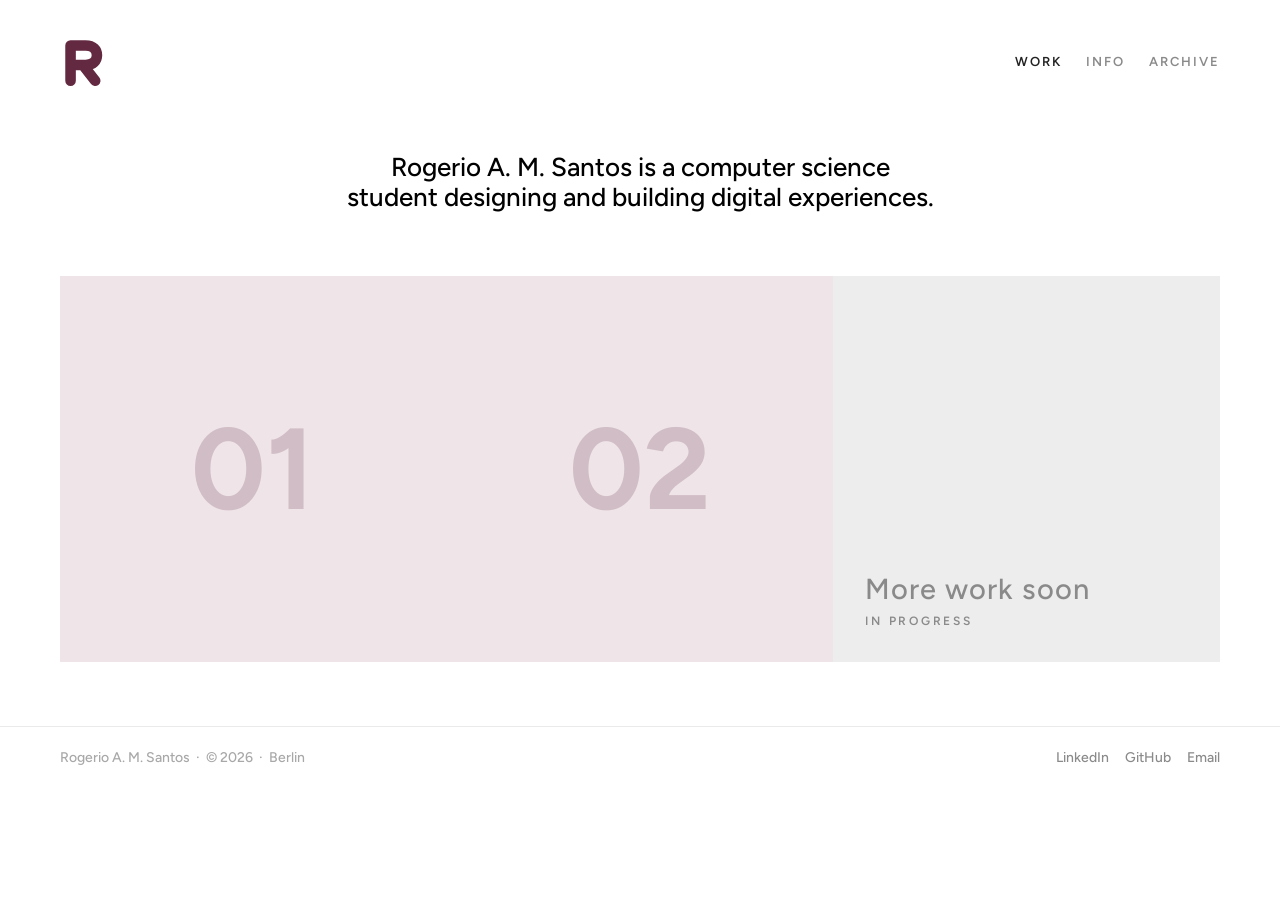
==== index.html @ 72639e0a "Point GitHub links to rogerioantoniomota" ====
<!doctype html>
<html lang="en">
<head>
  <meta charset="utf-8">
  <meta name="viewport" content="width=device-width, initial-scale=1">
  <title>Rogerio A. M. Santos — Product Designer</title>
  <meta name="description" content="Portfolio of Rogerio A. M. Santos, a computer science student designing and building digital experiences.">
  <link rel="icon" href="assets/images/logo.svg" type="image/svg+xml">
  <link rel="preconnect" href="https://fonts.googleapis.com">
  <link rel="preconnect" href="https://fonts.gstatic.com" crossorigin>
  <link rel="stylesheet" href="https://fonts.googleapis.com/css2?family=Figtree:ital,wght@0,500;0,600;0,700;1,500&display=swap">
  <link rel="stylesheet" href="assets/css/styles.css">
  <script>document.documentElement.classList.add("js")</script>
  <script src="assets/js/script.js" defer></script>
</head>
<body>
  <header class="site-header">
    <a class="logo" href="./" aria-label="Rogerio A. M. Santos — home">
      <svg viewBox="0 0 100 120" aria-hidden="true"><path d="M24 104V24h34c18 0 26 10 26 22s-8 22-26 22H24m28 0 28 36" fill="none" stroke="currentColor" stroke-width="24" stroke-linecap="round" stroke-linejoin="round"/></svg>
    </a>
    <nav aria-label="Main">
      <ul class="nav">
        <li><a href="./" aria-current="page">work</a></li>
        <li><a href="info.html">info</a></li>
        <li><a href="archive.html">archive</a></li>
      </ul>
    </nav>
  </header>

  <main>
    <section class="intro">
      <h1 class="visually-hidden">Rogerio A. M. Santos</h1>
      <p>Rogerio A. M. Santos is a computer science student designing and building digital experiences.</p>
    </section>

    <ul class="grid" aria-label="Selected work">
      <li class="reveal">
        <a class="tile tile--accent" href="work/case-study-1.html">
          <span class="tile-art" aria-hidden="true"><span class="tile-mark">01</span></span>
          <h2 class="tile-title">Case study one</h2>
          <p class="tile-cat">Product design / UX research</p>
        </a>
      </li>
      <li class="reveal">
        <a class="tile tile--accent" href="work/case-study-2.html">
          <span class="tile-art" aria-hidden="true"><span class="tile-mark">02</span></span>
          <h2 class="tile-title">Case study two</h2>
          <p class="tile-cat">UX / Prototyping</p>
        </a>
      </li>
      <li class="reveal">
        <div class="tile tile--soon">
          <h2 class="tile-title">More work soon</h2>
          <p class="tile-cat">In progress</p>
        </div>
      </li>
    </ul>
  </main>

  <footer class="site-footer">
    <p>Rogerio A. M. Santos &nbsp;·&nbsp; © 2026 &nbsp;·&nbsp; Berlin</p>
    <ul class="footer-links">
      <li><a href="https://www.linkedin.com/" target="_blank" rel="noopener">LinkedIn</a></li>
      <li><a href="https://github.com/rogerioantoniomota" target="_blank" rel="noopener">GitHub</a></li>
      <li><a href="info.html#contact">Email</a></li>
    </ul>
  </footer>
</body>
</html>
---- assets/css/styles.css ----
/* ==========================================================================
   Rogerio A. M. Santos — portfolio
   Tokens mirror the Figma collection "Foundations v2" (mode v3).
   ========================================================================== */

:root {
  /* Color */
  --color-bg: #ffffff;
  --color-placeholder: #ededed;
  --color-placeholder-alt: #dfdfdf;
  --color-overlay: rgba(0, 0, 0, 0.55);
  --color-text: #000000;
  --color-nav-active: #222222;
  --color-text-muted: #8a8a8a;
  --color-text-subtle: #a8a8a8;
  --color-text-on-image: #ffffff;
  --color-text-on-image-muted: #bdbdbd;
  --color-accent: #632940;
  --color-accent-tint: rgba(99, 41, 64, 0.21);
  --color-accent-soft: #efe5e9;
  --color-divider: #eaeaea;
  --color-rule: #bbbbbb;

  /* Spacing */
  --page-x: 60px;
  --header-top: 35px;
  --space-section: 64px;
  --tile-pad: 32px;
  --nav-gap: 24px;

  /* Type */
  --font: "Figtree", "Proxima Nova", system-ui, -apple-system, "Segoe UI", sans-serif;

  --ease: cubic-bezier(0.22, 0.61, 0.36, 1);
}

*,
*::before,
*::after { box-sizing: border-box; }

html { -webkit-text-size-adjust: 100%; }

body {
  margin: 0;
  background: var(--color-bg);
  color: var(--color-text);
  font: 500 14px/21px var(--font);
  -webkit-font-smoothing: antialiased;
  transition: opacity 0.2s ease;
}

body.is-leaving { opacity: 0; }

img { display: block; max-width: 100%; height: auto; }

a { color: inherit; }

:focus-visible {
  outline: 2px solid var(--color-accent);
  outline-offset: 3px;
}

.visually-hidden {
  position: absolute;
  width: 1px;
  height: 1px;
  overflow: hidden;
  clip: rect(0 0 0 0);
  white-space: nowrap;
}

/* ---------- Text styles (match Figma v2/…) ---------- */

.t-label {
  font-size: 12.5px;
  line-height: 18px;
  font-weight: 600;
  letter-spacing: 3.1px;
  text-transform: uppercase;
  color: var(--color-text);
  margin: 0;
}

.t-label .accent,
.accent { color: var(--color-accent); }

.t-display {
  font-size: 80px;
  line-height: 82px;
  font-weight: 700;
  letter-spacing: 0.3px;
  color: var(--color-accent-tint);
  margin: 0;
}

.t-lead {
  font-size: 26px;
  line-height: 33px;
  letter-spacing: 0.15px;
  font-weight: 500;
  margin: 0;
}

.t-timeline {
  font-size: 20px;
  line-height: 27px;
  letter-spacing: 0.15px;
  font-weight: 500;
  margin: 0;
}

.t-body { color: var(--color-text-muted); margin: 0; }
.t-body strong { font-weight: 700; }

/* ---------- Header ---------- */

.site-header {
  display: flex;
  align-items: center;
  justify-content: space-between;
  padding: var(--header-top) var(--page-x) 0;
}

.logo {
  display: block;
  width: 44px;
  color: var(--color-accent);
  transition: transform 0.4s var(--ease);
}

.logo:hover { transform: rotate(-6deg) scale(1.04); }

.logo svg { display: block; width: 100%; height: auto; }

.nav {
  display: flex;
  gap: var(--nav-gap);
  margin: 0;
  padding: 0;
  list-style: none;
}

.nav a {
  font-size: 13px;
  line-height: 21px;
  font-weight: 600;
  letter-spacing: 2px;
  text-transform: uppercase;
  text-decoration: none;
  color: var(--color-text-muted);
  transition: color 0.2s ease;
}

.nav a:hover { color: var(--color-accent); }
.nav a[aria-current="page"] { color: var(--color-nav-active); }

/* ---------- Intro ---------- */

.intro {
  max-width: 774px;
  margin: var(--space-section) auto;
  padding: 0 var(--page-x);
  text-align: center;
  box-sizing: content-box;
}

.intro p {
  font-size: 26px;
  line-height: 30px;
  margin: 0;
  text-wrap: balance;
}

.intro .kicker {
  font-size: 19.5px;
  line-height: 33px;
  font-style: italic;
  margin-bottom: 8px;
}

/* ---------- Project grid + tiles ---------- */

.grid {
  display: grid;
  grid-template-columns: repeat(3, 1fr);
  margin: 0 var(--page-x);
  padding: 0;
  list-style: none;
}

.tile {
  position: relative;
  display: flex;
  flex-direction: column;
  justify-content: flex-end;
  aspect-ratio: 1 / 1;
  padding: var(--tile-pad);
  overflow: hidden;
  text-decoration: none;
  color: var(--color-text-on-image);
  background: var(--tile-bg, var(--color-placeholder));
  isolation: isolate;
}

.grid > li:nth-child(even) .tile { --tile-bg: var(--color-placeholder-alt); }

.tile-art {
  position: absolute;
  inset: 0;
  z-index: -2;
  display: grid;
  place-items: center;
  transition: transform 0.8s var(--ease);
}

.tile-art img { width: 100%; height: 100%; object-fit: cover; }

.tile-art .tile-mark {
  font-size: clamp(64px, 9vw, 140px);
  font-weight: 700;
  line-height: 1;
  color: var(--color-accent-tint);
}

.tile::after {
  content: "";
  position: absolute;
  inset: 0;
  z-index: -1;
  background: var(--color-overlay);
  opacity: 0;
  transition: opacity 0.35s var(--ease);
}

.tile-title {
  font-size: 29px;
  line-height: 33px;
  letter-spacing: 1px;
  font-weight: 500;
  margin: 0 0 8px;
}

.tile-cat {
  font-size: 12px;
  line-height: 17px;
  font-weight: 600;
  letter-spacing: 2.74px;
  text-transform: uppercase;
  color: var(--color-text-on-image-muted);
  margin: 0;
}

.tile-title,
.tile-cat {
  opacity: 0;
  transform: translateY(12px);
  transition: opacity 0.35s var(--ease), transform 0.35s var(--ease);
}

.tile-cat { transition-delay: 0.04s; }

a.tile:hover::after,
a.tile:focus-visible::after { opacity: 1; }

a.tile:hover .tile-art { transform: scale(1.03); }

a.tile:hover .tile-title,
a.tile:hover .tile-cat,
a.tile:focus-visible .tile-title,
a.tile:focus-visible .tile-cat {
  opacity: 1;
  transform: none;
}

.tile--accent { --tile-bg: var(--color-accent-soft); }
.grid > li:nth-child(even) .tile--accent { --tile-bg: var(--color-accent-soft); }

.tile--soon { cursor: default; }
.tile--soon .tile-title,
.tile--soon .tile-cat {
  opacity: 1;
  transform: none;
  color: var(--color-text-muted);
}

/* Touch screens have no hover: always show titles */
@media (hover: none) {
  a.tile::after { opacity: 1; }
  a.tile .tile-title,
  a.tile .tile-cat { opacity: 1; transform: none; }
}

/* ---------- Footer ---------- */

.site-footer {
  display: flex;
  align-items: center;
  justify-content: space-between;
  gap: 12px 24px;
  flex-wrap: wrap;
  margin-top: var(--space-section);
  padding: 20px var(--page-x);
  border-top: 1px solid var(--color-divider);
  color: var(--color-text-subtle);
}

.site-footer p { margin: 0; }

.footer-links {
  display: flex;
  gap: 16px;
  margin: 0;
  padding: 0;
  list-style: none;
}

.footer-links a {
  color: var(--color-text-muted);
  text-decoration: none;
  transition: color 0.2s ease;
}

.footer-links a:hover { color: var(--color-accent); }

/* ---------- Content containers ---------- */

.container {
  max-width: 1140px;
  margin: 0 auto;
  padding: 0 var(--page-x);
  box-sizing: content-box;
}

.container--case { max-width: 1096px; }

.rule {
  border: 0;
  border-top: 1px solid var(--color-rule);
  margin: 0;
}

.rule--heavy { border-top: 3px solid var(--color-text); }

/* ---------- Info page ---------- */

.info {
  display: grid;
  gap: var(--space-section);
  margin-top: var(--space-section);
}

.info-top {
  display: grid;
  grid-template-columns: 463px 463px;
  column-gap: 117px;
  align-items: start;
}

.info-about { display: grid; gap: 24px; }

.photo {
  aspect-ratio: 463 / 357;
  border-radius: 16px;
  background: var(--color-placeholder);
  overflow: hidden;
  display: grid;
  place-items: center;
  color: var(--color-text-subtle);
}

.photo img { width: 100%; height: 100%; object-fit: cover; }

.timeline { display: grid; gap: 28px; }
.timeline .entry { display: grid; gap: 12px; }

.info-details,
.info-contact {
  display: grid;
  grid-template-columns: repeat(4, 1fr);
  gap: 32px 0;
  align-items: start;
}

.info-details > div,
.info-contact > div { display: grid; gap: 16px; padding-right: 24px; }

.info-details p { margin: 0; }
.info-details .item + .item { margin-top: 16px; }

.info-contact .contact { grid-column: span 2; }

.button {
  justify-self: start;
  display: inline-block;
  padding: 14px 22px;
  background: var(--color-text);
  color: var(--color-text-on-image);
  font-size: 12px;
  line-height: 16px;
  font-weight: 600;
  letter-spacing: 1px;
  text-transform: uppercase;
  text-decoration: none;
  transition: background 0.2s ease;
}

.button:hover { background: var(--color-accent); }

/* ---------- Case study ---------- */

.case {
  display: grid;
  gap: 72px;
  margin-top: var(--space-section);
}

.case-hero { display: grid; gap: 16px; }
.case-summary { display: grid; gap: 12px; max-width: 427px; padding-top: 8px; }

.media {
  background: var(--color-placeholder);
  width: 100%;
  display: grid;
  place-items: center;
  color: var(--color-text-subtle);
  font-size: 12.5px;
  letter-spacing: 3.1px;
  text-transform: uppercase;
  font-weight: 600;
}

.media--alt { background: var(--color-placeholder-alt); }
.media img { width: 100%; height: auto; }

.ratio-hero { aspect-ratio: 1096 / 522; }
.ratio-wide { aspect-ratio: 1096 / 462; }
.ratio-tall { aspect-ratio: 1096 / 640; }
.ratio-inset { aspect-ratio: 873 / 568; }

.case-facts {
  display: grid;
  grid-template-columns: repeat(4, 1fr);
  gap: 24px 0;
}

.case-facts > div { display: grid; gap: 12px; padding-right: 24px; align-content: start; }

.case-challenge {
  display: grid;
  gap: 20px;
  justify-items: center;
  text-align: center;
  padding: 24px 0;
}

.case-challenge .t-lead { color: var(--color-accent); max-width: 873px; text-wrap: balance; }

.case-section { display: grid; gap: 16px; }
.case-section .t-timeline { max-width: 640px; }
.case-section .media { margin-top: 16px; }

.inset { width: calc(873 / 1096 * 100%); justify-self: end; }

.metrics {
  display: grid;
  grid-template-columns: repeat(3, 1fr);
  gap: 24px;
  margin-top: 16px;
}

.metrics .value {
  font-size: 80px;
  line-height: 82px;
  font-weight: 700;
  margin: 0;
}

.case-nav {
  display: flex;
  justify-content: space-between;
  gap: 16px;
}

.case-nav a { text-decoration: none; }
.case-nav a:hover { color: var(--color-accent); }

/* ---------- Scroll reveal (only when JS runs) ---------- */

.js .reveal {
  opacity: 0;
  transform: translateY(18px);
  transition: opacity 0.7s var(--ease), transform 0.7s var(--ease);
}

.js .reveal.is-visible { opacity: 1; transform: none; }

@media (prefers-reduced-motion: reduce) {
  body { transition: none; }
  .js .reveal { opacity: 1; transform: none; transition: none; }
  .tile-art, .tile::after, .tile-title, .tile-cat, .logo { transition: none; }
}

/* ---------- Responsive ---------- */

@media (max-width: 1180px) {
  .info-top { grid-template-columns: 1fr 1fr; column-gap: 64px; }
}

@media (max-width: 1024px) {
  .grid { grid-template-columns: repeat(2, 1fr); }
  .info-details,
  .info-contact,
  .case-facts { grid-template-columns: repeat(2, 1fr); }
}

@media (max-width: 760px) {
  :root {
    --page-x: 20px;
    --header-top: 20px;
    --space-section: 48px;
    --tile-pad: 20px;
  }

  .logo { width: 34px; }
  .intro p { font-size: 20px; line-height: 25px; }

  .grid { grid-template-columns: 1fr; }
  .tile-title { font-size: 24px; line-height: 28px; letter-spacing: 0.5px; }

  .t-display,
  .metrics .value { font-size: 48px; line-height: 50px; }
  .t-lead { font-size: 20px; line-height: 26px; }
  .t-timeline { font-size: 17px; line-height: 24px; }

  .info-top { grid-template-columns: 1fr; row-gap: 48px; }
  .info-details,
  .info-contact,
  .case-facts,
  .metrics { grid-template-columns: 1fr; }
  .info-contact .contact { grid-column: auto; }

  .case { gap: 48px; }
  .inset { width: 100%; }

  .site-footer { flex-direction: column; align-items: flex-start; }
}
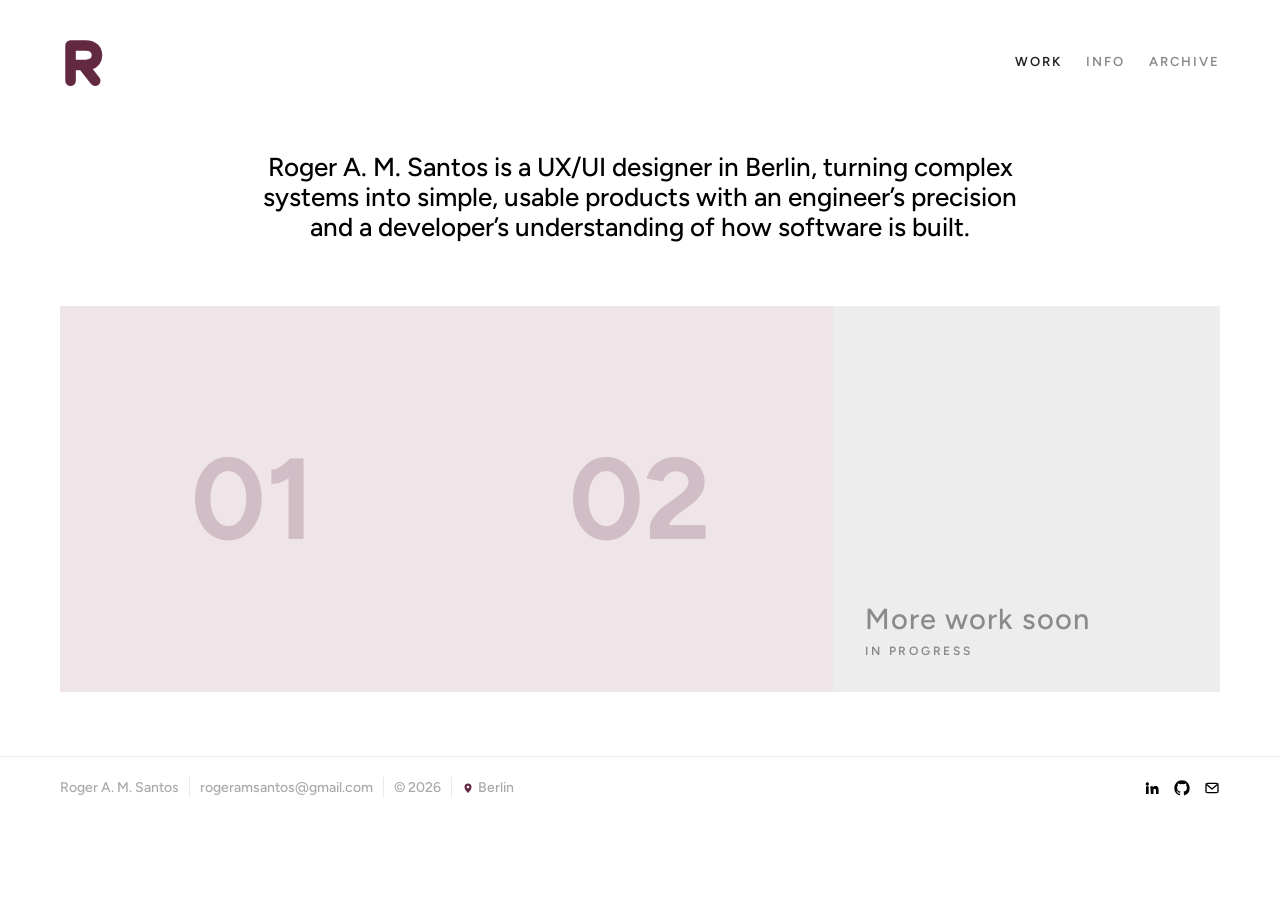
==== commit 3b456577: "Add CV content, new footer from Figma ideas, rename to Roger A. M. Santos" ====
--- a/index.html
+++ b/index.html
@@ -3,8 +3,8 @@
 <head>
   <meta charset="utf-8">
   <meta name="viewport" content="width=device-width, initial-scale=1">
-  <title>Rogerio A. M. Santos — Product Designer</title>
-  <meta name="description" content="Portfolio of Rogerio A. M. Santos, a computer science student designing and building digital experiences.">
+  <title>Roger A. M. Santos — UX/UI Designer</title>
+  <meta name="description" content="Portfolio of Roger A. M. Santos, a UX/UI designer in Berlin turning complex systems into simple, usable products.">
   <link rel="icon" href="assets/images/logo.svg" type="image/svg+xml">
   <link rel="preconnect" href="https://fonts.googleapis.com">
   <link rel="preconnect" href="https://fonts.gstatic.com" crossorigin>
@@ -15,7 +15,7 @@
 </head>
 <body>
   <header class="site-header">
-    <a class="logo" href="./" aria-label="Rogerio A. M. Santos — home">
+    <a class="logo" href="./" aria-label="Roger A. M. Santos — home">
       <svg viewBox="0 0 100 120" aria-hidden="true"><path d="M24 104V24h34c18 0 26 10 26 22s-8 22-26 22H24m28 0 28 36" fill="none" stroke="currentColor" stroke-width="24" stroke-linecap="round" stroke-linejoin="round"/></svg>
     </a>
     <nav aria-label="Main">
@@ -29,8 +29,8 @@
 
   <main>
     <section class="intro">
-      <h1 class="visually-hidden">Rogerio A. M. Santos</h1>
-      <p>Rogerio A. M. Santos is a computer science student designing and building digital experiences.</p>
+      <h1 class="visually-hidden">Roger A. M. Santos</h1>
+      <p>Roger A. M. Santos is a UX/UI designer in Berlin, turning complex systems into simple, usable products with an engineer’s precision and a developer’s understanding of how software is built.</p>
     </section>
 
     <ul class="grid" aria-label="Selected work">
@@ -58,11 +58,16 @@
   </main>
 
   <footer class="site-footer">
-    <p>Rogerio A. M. Santos &nbsp;·&nbsp; © 2026 &nbsp;·&nbsp; Berlin</p>
+    <ul class="footer-meta">
+      <li>Roger A. M. Santos</li>
+      <li><a href="mailto:rogeramsantos@gmail.com">rogeramsantos@gmail.com</a></li>
+      <li>© 2026</li>
+      <li><svg class="pin" viewBox="0 0 24 24" aria-hidden="true"><path d="M12 22s7-6.2 7-12a7 7 0 0 0-14 0c0 5.8 7 12 7 12z" fill="currentColor"/><circle cx="12" cy="10" r="2.6" fill="#fff"/></svg>Berlin</li>
+    </ul>
     <ul class="footer-links">
-      <li><a href="https://www.linkedin.com/" target="_blank" rel="noopener">LinkedIn</a></li>
-      <li><a href="https://github.com/rogerioantoniomota" target="_blank" rel="noopener">GitHub</a></li>
-      <li><a href="info.html#contact">Email</a></li>
+      <li><a href="https://www.linkedin.com/in/rogeramsantos/" target="_blank" rel="noopener" aria-label="LinkedIn"><svg viewBox="0 0 24 24" aria-hidden="true"><path d="M4.98 3.5a2.5 2.5 0 1 1 0 5 2.5 2.5 0 0 1 0-5zM3 9.5h4V21H3zM9.5 9.5h3.8v1.6h.05c.53-1 1.83-2.05 3.77-2.05 4.03 0 4.78 2.65 4.78 6.1V21h-4v-5.1c0-1.22-.02-2.78-1.7-2.78-1.7 0-1.96 1.33-1.96 2.7V21h-4z" fill="currentColor"/></svg></a></li>
+      <li><a href="https://github.com/rogeramsantos" target="_blank" rel="noopener" aria-label="GitHub"><svg viewBox="0 0 24 24" aria-hidden="true"><path d="M12 .5C5.65.5.5 5.65.5 12a11.5 11.5 0 0 0 7.86 10.92c.58.1.79-.25.79-.56v-2c-3.2.7-3.87-1.37-3.87-1.37-.52-1.33-1.28-1.69-1.28-1.69-1.04-.71.08-.7.08-.7 1.15.08 1.76 1.18 1.76 1.18 1.03 1.76 2.69 1.25 3.35.96.1-.75.4-1.25.73-1.54-2.55-.29-5.24-1.28-5.24-5.69 0-1.26.45-2.28 1.18-3.09-.12-.29-.51-1.46.11-3.05 0 0 .97-.31 3.17 1.18a11 11 0 0 1 5.77 0c2.2-1.49 3.17-1.18 3.17-1.18.62 1.59.23 2.76.11 3.05.74.81 1.18 1.83 1.18 3.09 0 4.42-2.69 5.39-5.25 5.68.41.36.78 1.06.78 2.14v3.17c0 .31.21.67.8.56A11.5 11.5 0 0 0 23.5 12C23.5 5.65 18.35.5 12 .5z" fill="currentColor"/></svg></a></li>
+      <li><a href="mailto:rogeramsantos@gmail.com" aria-label="Email"><svg viewBox="0 0 24 24" aria-hidden="true"><rect x="3" y="5" width="18" height="14" rx="2" fill="none" stroke="currentColor" stroke-width="2"/><path d="m3.5 6.5 8.5 7 8.5-7" fill="none" stroke="currentColor" stroke-width="2" stroke-linejoin="round"/></svg></a></li>
     </ul>
   </footer>
 </body>
--- a/assets/css/styles.css
+++ b/assets/css/styles.css
@@ -304,22 +304,41 @@
   color: var(--color-text-subtle);
 }
 
-.site-footer p { margin: 0; }
-
+.footer-meta,
 .footer-links {
   display: flex;
-  gap: 16px;
+  flex-wrap: wrap;
+  align-items: center;
   margin: 0;
   padding: 0;
   list-style: none;
 }
 
+.footer-meta { row-gap: 6px; }
+
+.footer-meta li { display: inline-flex; align-items: center; gap: 4px; }
+
+.footer-meta li + li {
+  margin-left: 10px;
+  padding-left: 10px;
+  border-left: 1px solid var(--color-divider);
+}
+
+.footer-meta a { color: inherit; text-decoration: none; }
+
+.footer-meta .pin { width: 12px; height: 12px; color: var(--color-accent); }
+
+.footer-links { gap: 14px; }
+
 .footer-links a {
-  color: var(--color-text-muted);
-  text-decoration: none;
+  display: block;
+  color: var(--color-text);
   transition: color 0.2s ease;
 }
 
+.footer-links svg { display: block; width: 16px; height: 16px; }
+
+.footer-meta a:hover,
 .footer-links a:hover { color: var(--color-accent); }
 
 /* ---------- Content containers ---------- */
@@ -542,5 +561,7 @@
   .case { gap: 48px; }
   .inset { width: 100%; }
 
-  .site-footer { flex-direction: column; align-items: flex-start; }
-}
+  .site-footer { flex-direction: column; align-items: flex-start; gap: 16px; }
+  .footer-meta { flex-direction: column; align-items: flex-start; }
+  .footer-meta li + li { margin-left: 0; padding-left: 0; border-left: 0; }
+}
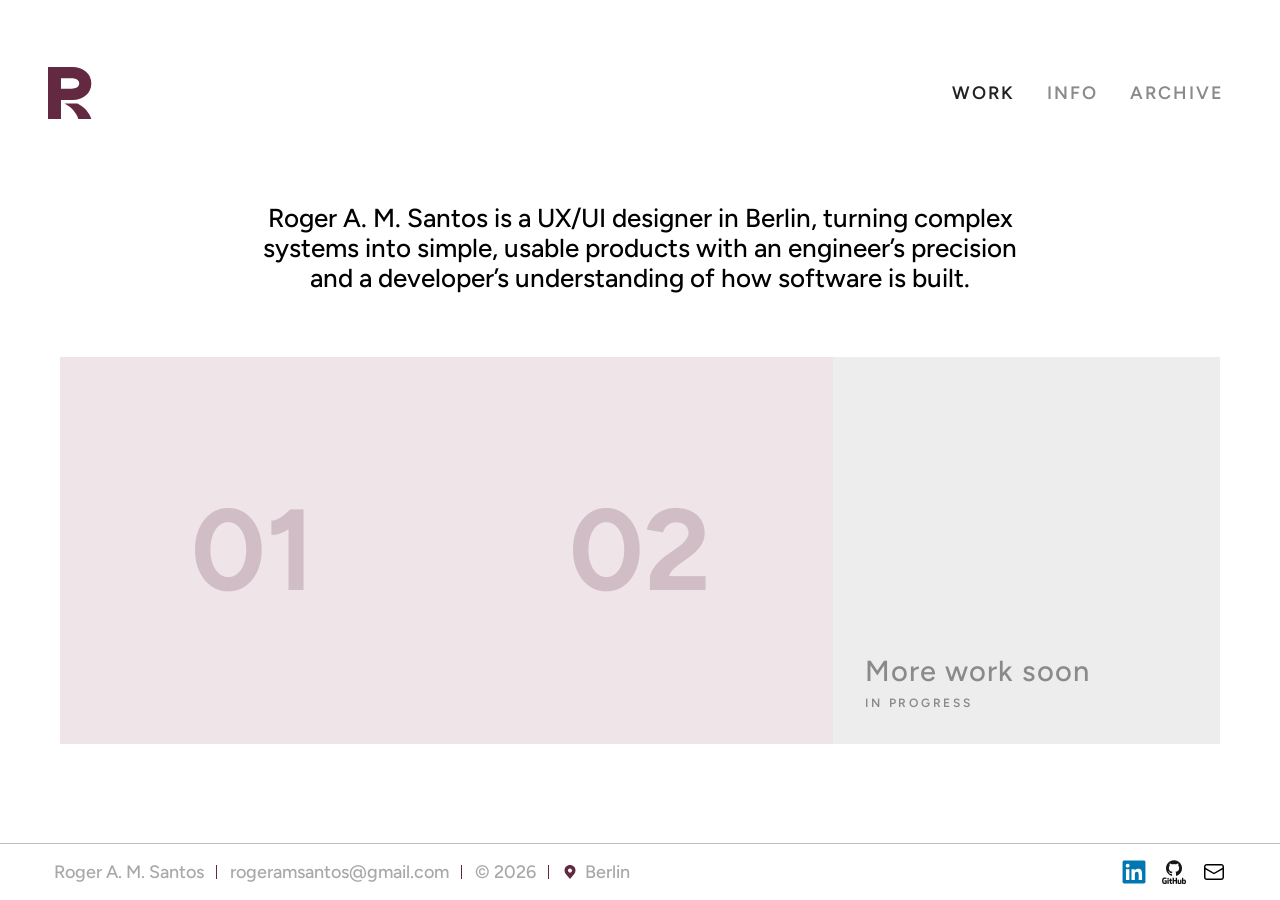
==== commit 4a3557dd: "Match header, footer, Info and fashion weAk to Figma (desktop) - Header: Monogram R logo from Figma," ====
--- a/index.html
+++ b/index.html
@@ -15,9 +15,7 @@
 </head>
 <body>
   <header class="site-header">
-    <a class="logo" href="./" aria-label="Roger A. M. Santos — home">
-      <svg viewBox="0 0 100 120" aria-hidden="true"><path d="M24 104V24h34c18 0 26 10 26 22s-8 22-26 22H24m28 0 28 36" fill="none" stroke="currentColor" stroke-width="24" stroke-linecap="round" stroke-linejoin="round"/></svg>
-    </a>
+    <a class="logo" href="./" aria-label="Roger A. M. Santos — home"><img src="assets/images/logo.svg" width="44" height="52" alt=""></a>
     <nav aria-label="Main">
       <ul class="nav">
         <li><a href="./" aria-current="page">work</a></li>
@@ -35,17 +33,17 @@
 
     <ul class="grid" aria-label="Selected work">
       <li class="reveal">
-        <a class="tile tile--accent" href="work/case-study-1.html">
+        <a class="tile tile--accent" href="work/yorck-kinos.html">
           <span class="tile-art" aria-hidden="true"><span class="tile-mark">01</span></span>
-          <h2 class="tile-title">Case study one</h2>
-          <p class="tile-cat">Product design / UX research</p>
+          <h2 class="tile-title">Yorck Kinos</h2>
+          <p class="tile-cat">UX research / Prototyping</p>
         </a>
       </li>
       <li class="reveal">
-        <a class="tile tile--accent" href="work/case-study-2.html">
+        <a class="tile tile--accent" href="work/fashion-weak.html">
           <span class="tile-art" aria-hidden="true"><span class="tile-mark">02</span></span>
-          <h2 class="tile-title">Case study two</h2>
-          <p class="tile-cat">UX / Prototyping</p>
+          <h2 class="tile-title">fashion weAk</h2>
+          <p class="tile-cat">UX/UI / Mobile app</p>
         </a>
       </li>
       <li class="reveal">
@@ -62,12 +60,12 @@
       <li>Roger A. M. Santos</li>
       <li><a href="mailto:rogeramsantos@gmail.com">rogeramsantos@gmail.com</a></li>
       <li>© 2026</li>
-      <li><svg class="pin" viewBox="0 0 24 24" aria-hidden="true"><path d="M12 22s7-6.2 7-12a7 7 0 0 0-14 0c0 5.8 7 12 7 12z" fill="currentColor"/><circle cx="12" cy="10" r="2.6" fill="#fff"/></svg>Berlin</li>
+      <li class="footer-location"><img src="assets/icons/pin.svg" width="16" height="16" alt="">Berlin</li>
     </ul>
     <ul class="footer-links">
-      <li><a href="https://www.linkedin.com/in/rogeramsantos/" target="_blank" rel="noopener" aria-label="LinkedIn"><svg viewBox="0 0 24 24" aria-hidden="true"><path d="M4.98 3.5a2.5 2.5 0 1 1 0 5 2.5 2.5 0 0 1 0-5zM3 9.5h4V21H3zM9.5 9.5h3.8v1.6h.05c.53-1 1.83-2.05 3.77-2.05 4.03 0 4.78 2.65 4.78 6.1V21h-4v-5.1c0-1.22-.02-2.78-1.7-2.78-1.7 0-1.96 1.33-1.96 2.7V21h-4z" fill="currentColor"/></svg></a></li>
-      <li><a href="https://github.com/rogeramsantos" target="_blank" rel="noopener" aria-label="GitHub"><svg viewBox="0 0 24 24" aria-hidden="true"><path d="M12 .5C5.65.5.5 5.65.5 12a11.5 11.5 0 0 0 7.86 10.92c.58.1.79-.25.79-.56v-2c-3.2.7-3.87-1.37-3.87-1.37-.52-1.33-1.28-1.69-1.28-1.69-1.04-.71.08-.7.08-.7 1.15.08 1.76 1.18 1.76 1.18 1.03 1.76 2.69 1.25 3.35.96.1-.75.4-1.25.73-1.54-2.55-.29-5.24-1.28-5.24-5.69 0-1.26.45-2.28 1.18-3.09-.12-.29-.51-1.46.11-3.05 0 0 .97-.31 3.17 1.18a11 11 0 0 1 5.77 0c2.2-1.49 3.17-1.18 3.17-1.18.62 1.59.23 2.76.11 3.05.74.81 1.18 1.83 1.18 3.09 0 4.42-2.69 5.39-5.25 5.68.41.36.78 1.06.78 2.14v3.17c0 .31.21.67.8.56A11.5 11.5 0 0 0 23.5 12C23.5 5.65 18.35.5 12 .5z" fill="currentColor"/></svg></a></li>
-      <li><a href="mailto:rogeramsantos@gmail.com" aria-label="Email"><svg viewBox="0 0 24 24" aria-hidden="true"><rect x="3" y="5" width="18" height="14" rx="2" fill="none" stroke="currentColor" stroke-width="2"/><path d="m3.5 6.5 8.5 7 8.5-7" fill="none" stroke="currentColor" stroke-width="2" stroke-linejoin="round"/></svg></a></li>
+      <li><a href="https://www.linkedin.com/in/rogeramsantos/" target="_blank" rel="noopener" aria-label="LinkedIn"><img src="assets/icons/linkedin.svg" width="24" height="24" alt=""></a></li>
+      <li><a href="https://github.com/rogeramsantos" target="_blank" rel="noopener" aria-label="GitHub"><img src="assets/icons/github.png" width="24" height="24" alt=""></a></li>
+      <li><a href="mailto:rogeramsantos@gmail.com" aria-label="Email"><img src="assets/icons/email.svg" width="24" height="24" alt=""></a></li>
     </ul>
   </footer>
 </body>
--- a/assets/css/styles.css
+++ b/assets/css/styles.css
@@ -27,6 +27,8 @@
   --space-section: 64px;
   --tile-pad: 32px;
   --nav-gap: 24px;
+  --header-h: 139px;
+  --footer-h: 57px;
 
   /* Type */
   --font: "Figtree", "Proxima Nova", system-ui, -apple-system, "Segoe UI", sans-serif;
@@ -42,6 +44,7 @@
 
 body {
   margin: 0;
+  padding-bottom: var(--footer-h);
   background: var(--color-bg);
   color: var(--color-text);
   font: 500 14px/21px var(--font);
@@ -114,34 +117,40 @@
 
 /* ---------- Header ---------- */
 
+/* Header and footer stay put while scrolling (Figma "website v6") */
 .site-header {
+  position: sticky;
+  top: 0;
+  z-index: 10;
   display: flex;
   align-items: center;
   justify-content: space-between;
-  padding: var(--header-top) var(--page-x) 0;
+  padding: 67px 48px 20px; /* frame 35 + nav-bar 32 */
+  background: var(--color-bg);
 }
 
 .logo {
   display: block;
   width: 44px;
-  color: var(--color-accent);
   transition: transform 0.4s var(--ease);
 }
 
 .logo:hover { transform: rotate(-6deg) scale(1.04); }
 
-.logo svg { display: block; width: 100%; height: auto; }
+.logo img { display: block; width: 44px; height: 52px; }
 
 .nav {
   display: flex;
-  gap: var(--nav-gap);
+  gap: 16px;
   margin: 0;
   padding: 0;
   list-style: none;
 }
 
 .nav a {
-  font-size: 13px;
+  display: block;
+  padding: 8px;
+  font-size: 18px;
   line-height: 21px;
   font-weight: 600;
   letter-spacing: 2px;
@@ -297,49 +306,52 @@
   align-items: center;
   justify-content: space-between;
   gap: 12px 24px;
-  flex-wrap: wrap;
-  margin-top: var(--space-section);
-  padding: 20px var(--page-x);
-  border-top: 1px solid var(--color-divider);
+  position: fixed;
+  right: 0;
+  bottom: 0;
+  left: 0;
+  z-index: 10;
+  padding: 16px 54px;
+  border-top: 1px solid #bdbdbd;
+  background: var(--color-bg);
+  font-size: 18px;
+  line-height: 21px;
+  font-weight: 500;
   color: var(--color-text-subtle);
 }
+
+main { margin-bottom: var(--space-section); }
 
 .footer-meta,
 .footer-links {
   display: flex;
-  flex-wrap: wrap;
   align-items: center;
   margin: 0;
   padding: 0;
   list-style: none;
 }
 
-.footer-meta { row-gap: 6px; }
-
-.footer-meta li { display: inline-flex; align-items: center; gap: 4px; }
-
-.footer-meta li + li {
-  margin-left: 10px;
-  padding-left: 10px;
-  border-left: 1px solid var(--color-divider);
-}
+.footer-meta li { display: inline-flex; align-items: center; }
+
+/* Divider = Figma "fluent:divider-tall-16": 1×14 accent line in a 16px box, 5px gaps */
+.footer-meta li + li::before {
+  content: "";
+  width: 1px;
+  height: 14px;
+  margin: 0 13px 0 12px;
+  background: var(--color-accent);
+}
+
+.footer-location img { width: 16px; height: 16px; margin-right: 7px; }
 
 .footer-meta a { color: inherit; text-decoration: none; }
 
-.footer-meta .pin { width: 12px; height: 12px; color: var(--color-accent); }
-
-.footer-links { gap: 14px; }
-
-.footer-links a {
-  display: block;
-  color: var(--color-text);
-  transition: color 0.2s ease;
-}
-
-.footer-links svg { display: block; width: 16px; height: 16px; }
-
-.footer-meta a:hover,
-.footer-links a:hover { color: var(--color-accent); }
+.footer-links { gap: 16px; }
+.footer-links a { display: block; transition: opacity 0.2s ease; }
+.footer-links img { display: block; width: 24px; height: 24px; }
+
+.footer-meta a:hover { color: var(--color-accent); }
+.footer-links a:hover { opacity: 0.7; }
 
 /* ---------- Content containers ---------- */
 
@@ -360,148 +372,344 @@
 
 .rule--heavy { border-top: 3px solid var(--color-text); }
 
-/* ---------- Info page ---------- */
+/* ---------- Info page (Figma "Info" / component "Info content") ---------- */
 
 .info {
   display: grid;
-  gap: var(--space-section);
-  margin-top: var(--space-section);
-}
-
-.info-top {
-  display: grid;
-  grid-template-columns: 463px 463px;
-  column-gap: 117px;
-  align-items: start;
-}
+  gap: 48px;
+  width: 1140px;
+  margin: 64px auto 0;
+  padding-bottom: 96px;
+}
+
+.info :is(h1, h2, p, ul) { margin: 0; }
+
+.info-top { display: grid; grid-template-columns: 463px 463px; column-gap: 117px; align-items: start; }
 
 .info-about { display: grid; gap: 24px; }
-
-.photo {
-  aspect-ratio: 463 / 357;
-  border-radius: 16px;
+.info-about p { font-size: 26px; line-height: 33px; letter-spacing: 0.15px; }
+.info-photo { width: 463px; height: 357px; object-fit: cover; border-radius: 16px; }
+
+.info-fact { display: flex; align-items: center; gap: 9px; }
+.info-fact img { flex: none; width: 24px; height: 24px; }
+
+.info-timeline { display: grid; gap: 16px; }
+.info-timeline h1 { font-size: 80px; line-height: 82px; font-weight: 700; letter-spacing: 0.3px; color: var(--color-accent); }
+
+.info-entry { display: grid; gap: 12px; padding-top: 12px; }
+.info-entry p:not(.info-label) { font-size: 20px; line-height: 27px; letter-spacing: 0.15px; }
+
+.info-label {
+  font-size: 20px;
+  line-height: 18px;
+  font-weight: 600;
+  letter-spacing: 3.1px;
+  text-transform: uppercase;
+}
+
+.info-link { color: #007aff; }
+.info-link:hover { color: var(--color-accent); }
+
+.info-space { height: 54px; }
+
+.info-rule { width: 100%; margin: 0; border: 0; border-top: 1px solid var(--color-rule); }
+
+.info-details { display: grid; grid-template-columns: repeat(4, 285px); align-items: start; }
+.info-details > div { display: grid; gap: 16px; }
+
+.info-item { display: grid; gap: 4px; font-size: 16px; line-height: 21px; color: var(--color-text-muted); }
+.info-item--list { gap: 8px; }
+.info-item-title { font-size: 17px; font-weight: 700; }
+
+.info-bullets { padding-left: 24px; }
+
+.info-tools { display: grid; gap: 8px; padding: 0; list-style: none; }
+.info-tools li { display: flex; align-items: center; gap: 8px; }
+.info-tools img { width: 24px; height: 24px; }
+
+/* ---------- Case study (Figma "Case Study", v5 hybrid) ---------- */
+
+.cs {
+  display: grid;
+  grid-template-columns: 180px 1076px;
+  justify-content: center;
+  gap: 64px;
+  padding: 96px 60px 120px;
+}
+
+.cs-index {
+  position: sticky;
+  top: calc(var(--header-h) + 96px);
+  align-self: start;
+  display: grid;
+  gap: 28px;
+  font-size: 16px;
+  line-height: 21px;
+}
+
+.cs-back { color: var(--color-text-muted); text-decoration: none; }
+.cs-back:hover { color: var(--color-accent); }
+
+.cs-toggle { display: flex; }
+
+.cs-toggle button {
+  font: inherit;
+  padding: 5px 12px;
+  border: 1px solid transparent;
+  border-radius: 20px;
+  background: none;
+  color: var(--color-text-muted);
+  cursor: pointer;
+}
+
+.cs-toggle button[aria-pressed="true"] { border-color: var(--color-text); color: var(--color-text); }
+
+.cs-stops { display: grid; gap: 12px; margin: 0; padding: 0; list-style: none; }
+
+.cs-stops a {
+  display: flex;
+  align-items: center;
+  gap: 10px;
+  color: var(--color-text-muted);
+  text-decoration: none;
+  transition: color 0.2s ease;
+}
+
+.cs-stops a::before {
+  content: "";
+  width: 2px;
+  height: 16px;
+  background: var(--color-divider);
+  transition: background 0.2s ease;
+}
+
+.cs-stops a:hover,
+.cs-stops a.is-active { color: var(--color-text); }
+.cs-stops a.is-active::before { background: var(--color-accent); }
+
+.cs-content { display: grid; grid-template-columns: minmax(0, 1fr); gap: 96px; min-width: 0; }
+
+.cs-content :is(h1, h2, h3, p, ul) { margin: 0; }
+
+.cs-hero { display: grid; gap: 28px; }
+.cs-hero h1 { font-size: 80px; line-height: 82px; font-weight: 700; }
+.cs-title { display: grid; gap: 10px; }
+.cs-subtitle { font-size: 26px; line-height: 33px; color: var(--color-text-muted); }
+.cs-cats { font-size: 12px; line-height: 17px; font-weight: 600; letter-spacing: 2.74px; text-transform: uppercase; }
+
+.cs-text { font-size: 20px; line-height: 27px; max-width: 724px; }
+.cs-text mark { background: none; color: var(--color-accent); }
+
+.cs-meta { display: flex; align-items: flex-start; gap: 64px; }
+.cs-meta dl { display: grid; gap: 6px; margin: 0; }
+.cs-meta dt { font-size: 12px; line-height: 17px; font-weight: 600; letter-spacing: 2.74px; text-transform: uppercase; }
+.cs-meta dd { margin: 0; font-size: 16px; line-height: 21px; }
+.cs-meta .chip { margin: 11px 0 0 auto; }
+
+.chip {
+  display: inline-block;
+  justify-self: start;
+  padding: 6px 14px;
+  border-radius: 20px;
+  background: var(--color-divider);
+  font-size: 16px;
+  line-height: 21px;
+}
+
+.chip--white { background: var(--color-bg); }
+.chip--soft { background: var(--color-accent-soft); }
+.chip--panel { background: #f6f5f5; }
+
+.board {
+  border-radius: 14px;
+  background: #f6f5f5;
+  padding: 34px;
+}
+
+.cs-media {
+  display: flex;
+  align-items: center;
+  justify-content: center;
+  border-radius: 10px;
+  background: var(--color-bg);
+}
+
+.cs-media--hero { height: 580px; border-radius: 14px; background: var(--color-placeholder); }
+
+.screens { display: flex; gap: 16px; }
+
+.screens img {
+  width: auto;
+  height: var(--h);
+  border-radius: 10px;
+  background: var(--color-bg);
+  box-shadow: 0 4px 16px rgba(0, 0, 0, 0.08);
+}
+
+.placeholder {
+  display: grid;
+  place-items: center;
+  min-height: 360px;
+  border-radius: 14px;
   background: var(--color-placeholder);
-  overflow: hidden;
-  display: grid;
-  place-items: center;
-  color: var(--color-text-subtle);
-}
-
-.photo img { width: 100%; height: 100%; object-fit: cover; }
-
-.timeline { display: grid; gap: 28px; }
-.timeline .entry { display: grid; gap: 12px; }
-
-.info-details,
-.info-contact {
-  display: grid;
-  grid-template-columns: repeat(4, 1fr);
-  gap: 32px 0;
-  align-items: start;
-}
-
-.info-details > div,
-.info-contact > div { display: grid; gap: 16px; padding-right: 24px; }
-
-.info-details p { margin: 0; }
-.info-details .item + .item { margin-top: 16px; }
-
-.info-contact .contact { grid-column: span 2; }
-
-.button {
-  justify-self: start;
-  display: inline-block;
-  padding: 14px 22px;
-  background: var(--color-text);
-  color: var(--color-text-on-image);
-  font-size: 12px;
-  line-height: 16px;
-  font-weight: 600;
-  letter-spacing: 1px;
-  text-transform: uppercase;
-  text-decoration: none;
-  transition: background 0.2s ease;
-}
-
-.button:hover { background: var(--color-accent); }
-
-/* ---------- Case study ---------- */
-
-.case {
-  display: grid;
-  gap: 72px;
-  margin-top: var(--space-section);
-}
-
-.case-hero { display: grid; gap: 16px; }
-.case-summary { display: grid; gap: 12px; max-width: 427px; padding-top: 8px; }
-
-.media {
-  background: var(--color-placeholder);
-  width: 100%;
-  display: grid;
-  place-items: center;
   color: var(--color-text-subtle);
   font-size: 12.5px;
+  font-weight: 600;
   letter-spacing: 3.1px;
   text-transform: uppercase;
-  font-weight: 600;
-}
-
-.media--alt { background: var(--color-placeholder-alt); }
-.media img { width: 100%; height: auto; }
-
-.ratio-hero { aspect-ratio: 1096 / 522; }
-.ratio-wide { aspect-ratio: 1096 / 462; }
-.ratio-tall { aspect-ratio: 1096 / 640; }
-.ratio-inset { aspect-ratio: 873 / 568; }
-
-.case-facts {
-  display: grid;
-  grid-template-columns: repeat(4, 1fr);
-  gap: 24px 0;
-}
-
-.case-facts > div { display: grid; gap: 12px; padding-right: 24px; align-content: start; }
-
-.case-challenge {
-  display: grid;
-  gap: 20px;
-  justify-items: center;
   text-align: center;
+  padding: 24px;
+}
+
+.placeholder--white { background: var(--color-bg); min-height: 280px; }
+.cs-hero .placeholder { aspect-ratio: 1076 / 580; }
+
+/* Summary */
+.cs-summary { display: grid; gap: 40px; }
+.cs-summary hr { border: 0; border-top: 1px solid var(--color-divider); margin: 0; width: 100%; }
+.cs-row { display: grid; grid-template-columns: 260px minmax(0, 1fr); gap: 24px; }
+
+.cs-tag { font-size: 20px; line-height: 18px; font-weight: 600; white-space: nowrap; }
+.cs-tag .accent { font-weight: 600; }
+
+.stats { display: grid; grid-template-columns: repeat(2, minmax(0, 300px)); gap: 40px 64px; }
+.stats--row { display: flex; flex-wrap: wrap; gap: 32px 120px; }
+.stat { display: grid; gap: 6px; }
+.stat strong { font-size: 40px; line-height: 46px; font-weight: 500; }
+.stat span { font-size: 16px; line-height: 21px; color: var(--color-text-muted); }
+
+/* Numbered sections */
+.cs-section { display: grid; gap: 40px; scroll-margin-top: calc(var(--header-h) + 96px); }
+.cs-hero,
+.cs-summary { scroll-margin-top: calc(var(--header-h) + 96px); }
+.cs-head { display: grid; gap: 14px; max-width: 724px; }
+.cs-kicker { display: flex; align-items: center; gap: 24px; }
+.cs-num { font-size: 80px; line-height: 82px; font-weight: 700; color: #ded2d7; }
+.cs-head h2 { font-size: 40px; line-height: 46px; font-weight: 500; }
+
+.two-col { display: grid; grid-template-columns: 1fr 1fr; gap: 34px; }
+
+.card { border-radius: 14px; overflow: hidden; background: #f6f5f5; }
+.card-band { padding: 10px 34px; background: var(--color-accent-soft); color: var(--color-accent); font-size: 16px; line-height: 21px; }
+.card-body { display: grid; gap: 16px; padding: 28px 34px 34px; }
+.card-icon { width: 72px; height: 72px; border-radius: 14px; background: var(--color-bg); }
+.card h3 { font-size: 29px; line-height: 33px; font-weight: 500; }
+.card p { font-size: 16px; line-height: 21px; }
+
+.research { display: grid; grid-template-columns: 390px 652px; gap: 34px; align-items: start; }
+.quotes { display: grid; gap: 24px; }
+.quotes ul { display: grid; gap: 24px; padding: 0; list-style: none; }
+.quotes li { font-size: 17px; line-height: 21px; font-weight: 700; }
+
+.synthesis { position: relative; height: 560px; padding: 0; }
+.chip--pain { position: absolute; left: 34px; top: 34px; }
+.chip--opp { position: absolute; left: 340px; top: 34px; }
+
+.themes {
+  position: absolute;
+  left: 34px;
+  top: 100px;
+  display: grid;
+  grid-template-columns: 246px 246px;
+  align-content: center;
+  justify-content: center;
+  gap: 12px;
+  width: 580px;
+  height: 420px;
+  border-radius: 10px;
+  background: var(--color-placeholder);
+}
+
+.theme { display: grid; gap: 6px; align-content: start; padding: 16px; border-radius: 12px; background: var(--color-bg); }
+.theme:first-child { background: var(--color-accent-soft); }
+.theme small { font-size: 12px; line-height: 17px; font-weight: 600; letter-spacing: 2.74px; text-transform: uppercase; color: var(--color-accent); }
+.theme strong { font-size: 17px; line-height: 21px; }
+.theme p { font-size: 16px; line-height: 21px; color: #595959; }
+
+.audit { position: relative; height: 640px; padding: 0; }
+.audit-media { position: absolute; left: 108px; top: 40px; width: 860px; height: 560px; }
+
+.note {
+  position: absolute;
+  width: 200px;
+  display: grid;
+  gap: 6px;
+  align-content: start;
+  padding: 12px 14px;
+  border: 1px solid var(--color-accent);
+  border-radius: 10px;
+  background: var(--color-bg);
+  font-size: 16px;
+  line-height: 21px;
+}
+
+.note small { font-size: 12px; line-height: 17px; font-weight: 600; letter-spacing: 2.74px; text-transform: uppercase; color: var(--color-accent); }
+.note strong { font-size: 17px; }
+.note ul { padding: 0; list-style: none; }
+.note--1 { left: 60px; top: 70px; }
+.note--2 { left: 820px; top: 120px; }
+.note--3 { left: 80px; top: 400px; }
+.note--4 { left: 800px; top: 440px; }
+
+.steps { position: relative; height: 560px; padding: 0; }
+.step-media { position: absolute; top: 70px; height: 360px; }
+.step-media--1 { left: 60px; width: 190px; }
+.step-media--2 { left: 290px; width: 420px; }
+.step-media--3 { left: 750px; width: 266px; }
+.step-chip { position: absolute; top: 460px; }
+.step-chip--1 { left: 108px; }
+.step-chip--2 { left: 448px; }
+.step-chip--3 { left: 826px; }
+
+.compare { position: relative; height: 658px; padding: 0; }
+.compare-chip--before,
+.compare-chip--after { position: absolute; top: 60px; }
+.compare-list { position: absolute; top: 109px; width: 467px; margin: 0; padding: 0; list-style: none; font-size: 16px; line-height: 21px; }
+.compare-media { position: absolute; top: 238px; width: 467px; height: 360px; border-radius: 14px; }
+.compare-chip--before,
+.compare-list--before,
+.compare-media--before { left: 54px; }
+.compare-chip--after,
+.compare-list--after,
+.compare-media--after { left: 555px; }
+
+.features { display: grid; grid-template-columns: 330px 682px; gap: 64px; align-items: start; }
+.features ol { display: grid; gap: 32px; padding: 0; list-style: none; }
+.features li { display: grid; gap: 6px; font-size: 16px; line-height: 21px; }
+.features strong { font-size: 17px; }
+.features li + li { color: var(--color-text-muted); }
+.features-board { position: relative; height: 620px; padding: 0; }
+.features-media { position: absolute; left: 60px; top: 100px; width: 560px; height: 420px; }
+
+.quote { display: grid; gap: 24px; margin: 0; }
+.quote::before { content: "“"; font-size: 80px; line-height: 82px; font-weight: 700; color: var(--color-accent); }
+.quote p { font-size: 20px; line-height: 27px; max-width: 700px; }
+.quote cite { font-style: normal; font-size: 16px; line-height: 21px; color: var(--color-text-muted); }
+
+.more { display: grid; }
+.more h2 { font-size: 40px; line-height: 46px; font-weight: 500; margin-bottom: 24px; }
+.more ul { padding: 0; list-style: none; border-top: 1px solid var(--color-divider); }
+.more li { border-bottom: 1px solid var(--color-divider); }
+
+.more a {
+  display: grid;
+  grid-template-columns: 82px 1fr auto;
+  align-items: center;
   padding: 24px 0;
-}
-
-.case-challenge .t-lead { color: var(--color-accent); max-width: 873px; text-wrap: balance; }
-
-.case-section { display: grid; gap: 16px; }
-.case-section .t-timeline { max-width: 640px; }
-.case-section .media { margin-top: 16px; }
-
-.inset { width: calc(873 / 1096 * 100%); justify-self: end; }
-
-.metrics {
-  display: grid;
-  grid-template-columns: repeat(3, 1fr);
-  gap: 24px;
-  margin-top: 16px;
-}
-
-.metrics .value {
-  font-size: 80px;
-  line-height: 82px;
-  font-weight: 700;
-  margin: 0;
-}
-
-.case-nav {
-  display: flex;
-  justify-content: space-between;
-  gap: 16px;
-}
-
-.case-nav a { text-decoration: none; }
-.case-nav a:hover { color: var(--color-accent); }
+  text-decoration: none;
+}
+
+.more .n,
+.more .t { font-size: 29px; line-height: 33px; }
+.more .n { color: var(--color-text-muted); }
+.more .c { display: block; margin-top: 4px; font-size: 16px; line-height: 21px; color: var(--color-text-muted); }
+.more .arrow { font-size: 29px; color: var(--color-accent); transition: transform 0.3s var(--ease); }
+.more a:hover .t { color: var(--color-accent); }
+.more a:hover .arrow { transform: translate(3px, -3px); }
+
+/* TL;DR keeps the hero and summary only */
+.cs.is-tldr .cs-section,
+.cs.is-tldr .cs-stops li:nth-child(n + 3) { display: none; }
 
 /* ---------- Scroll reveal (only when JS runs) ---------- */
 
@@ -522,14 +730,16 @@
 /* ---------- Responsive ---------- */
 
 @media (max-width: 1180px) {
-  .info-top { grid-template-columns: 1fr 1fr; column-gap: 64px; }
+  .cs { grid-template-columns: minmax(0, 1fr); gap: 32px; }
+  .cs-index { position: static; display: flex; justify-content: space-between; align-items: center; }
+  .cs-stops { display: none; }
 }
 
 @media (max-width: 1024px) {
   .grid { grid-template-columns: repeat(2, 1fr); }
-  .info-details,
-  .info-contact,
-  .case-facts { grid-template-columns: repeat(2, 1fr); }
+  .research,
+  .features { grid-template-columns: 1fr; }
+  .notes { grid-template-columns: repeat(2, minmax(0, 1fr)); }
 }
 
 @media (max-width: 760px) {
@@ -546,22 +756,44 @@
   .grid { grid-template-columns: 1fr; }
   .tile-title { font-size: 24px; line-height: 28px; letter-spacing: 0.5px; }
 
-  .t-display,
-  .metrics .value { font-size: 48px; line-height: 50px; }
+  .t-display { font-size: 48px; line-height: 50px; }
   .t-lead { font-size: 20px; line-height: 26px; }
   .t-timeline { font-size: 17px; line-height: 24px; }
 
-  .info-top { grid-template-columns: 1fr; row-gap: 48px; }
-  .info-details,
-  .info-contact,
-  .case-facts,
-  .metrics { grid-template-columns: 1fr; }
-  .info-contact .contact { grid-column: auto; }
-
-  .case { gap: 48px; }
-  .inset { width: 100%; }
-
-  .site-footer { flex-direction: column; align-items: flex-start; gap: 16px; }
-  .footer-meta { flex-direction: column; align-items: flex-start; }
-  .footer-meta li + li { margin-left: 0; padding-left: 0; border-left: 0; }
-}
+
+  .cs-content { gap: 64px; }
+  .cs-hero h1,
+  .cs-num { font-size: 48px; line-height: 50px; }
+  .cs-subtitle { font-size: 20px; line-height: 26px; margin-top: -12px !important; }
+  .cs-text { font-size: 17px; line-height: 24px; }
+  .cs-head h2,
+  .more h2 { font-size: 28px; line-height: 33px; }
+  .cs-row,
+  .two-col,
+  .compare,
+  .steps,
+  .themes { grid-template-columns: 1fr; }
+  .cs-row { gap: 16px; }
+  .cs-tag { font-size: 14px; }
+  .stats { grid-template-columns: 1fr 1fr; gap: 24px; }
+  .stats--row { gap: 24px; }
+  .stat strong { font-size: 32px; line-height: 38px; }
+  .notes { grid-template-columns: 1fr; }
+  .board,
+  .cs-hero .board,
+  .features .board,
+  .themes { padding: 20px; }
+  .screens { flex-wrap: wrap; }
+  .screens img { flex-basis: calc(50% - 8px); }
+  .card-band { padding: 10px 20px; }
+  .card-body { padding: 20px; }
+  .card h3,
+  .more .n,
+  .more .t { font-size: 22px; line-height: 27px; }
+  .more a { grid-template-columns: 48px 1fr auto; }
+
+  /* Phones: one compact bar, name + profile links */
+  :root { --header-h: 80px; --footer-h: 58px; }
+  .site-footer { flex-wrap: nowrap; padding: 16px var(--page-x); }
+  .footer-meta li + li { display: none; }
+}
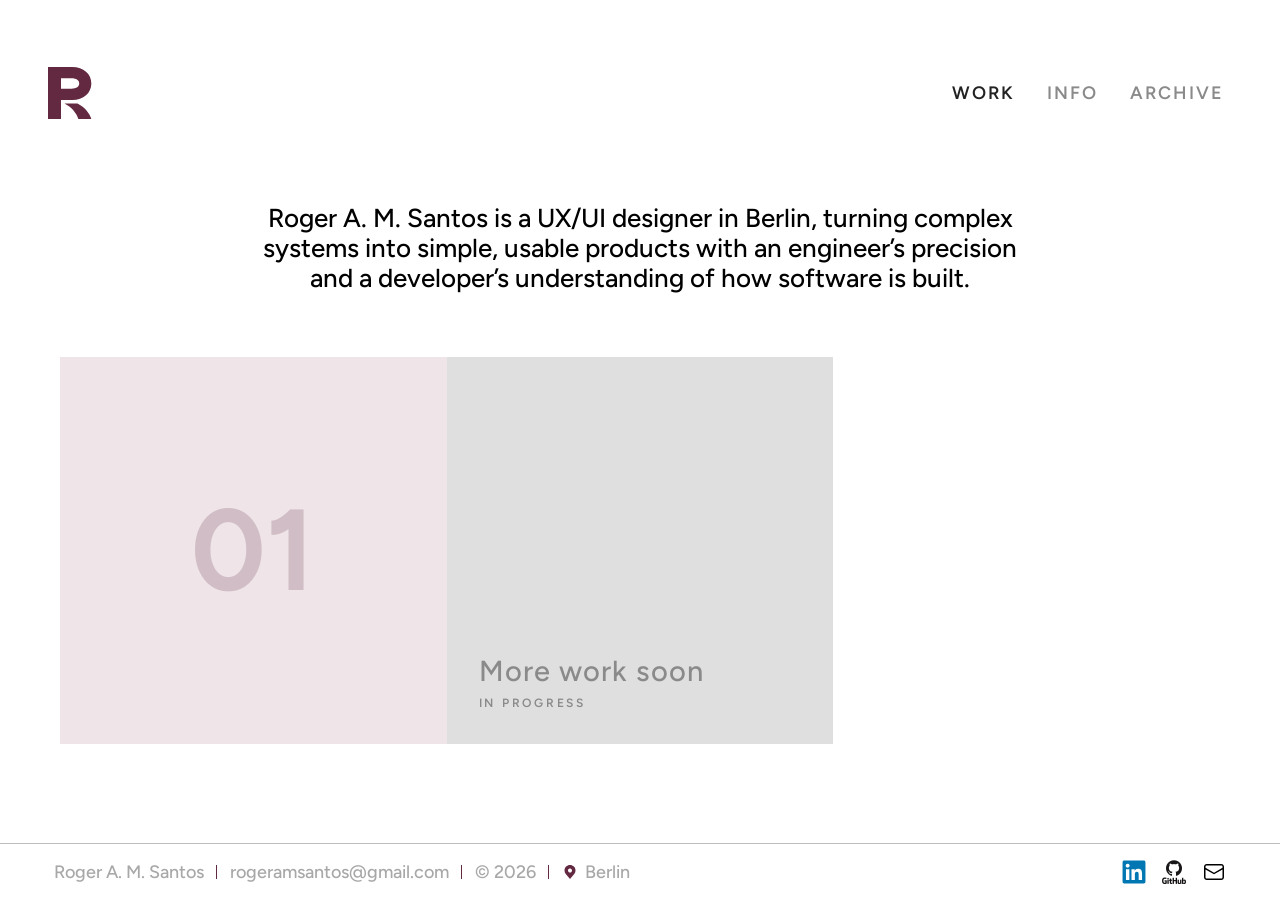
==== commit 0dc539e9: "Keep Yorck Kinos off the site for now - Remove work/yorck-kinos.html (moved to garbage collection in" ====
--- a/index.html
+++ b/index.html
@@ -33,15 +33,8 @@
 
     <ul class="grid" aria-label="Selected work">
       <li class="reveal">
-        <a class="tile tile--accent" href="work/yorck-kinos.html">
+        <a class="tile tile--accent" href="work/fashion-weak.html">
           <span class="tile-art" aria-hidden="true"><span class="tile-mark">01</span></span>
-          <h2 class="tile-title">Yorck Kinos</h2>
-          <p class="tile-cat">UX research / Prototyping</p>
-        </a>
-      </li>
-      <li class="reveal">
-        <a class="tile tile--accent" href="work/fashion-weak.html">
-          <span class="tile-art" aria-hidden="true"><span class="tile-mark">02</span></span>
           <h2 class="tile-title">fashion weAk</h2>
           <p class="tile-cat">UX/UI / Mobile app</p>
         </a>
--- a/assets/css/styles.css
+++ b/assets/css/styles.css
@@ -479,7 +479,7 @@
   content: "";
   width: 2px;
   height: 16px;
-  background: var(--color-divider);
+  background: transparent; /* Figma v7: only the active section shows its line */
   transition: background 0.2s ease;
 }
 
@@ -706,6 +706,35 @@
 .more .arrow { font-size: 29px; color: var(--color-accent); transition: transform 0.3s var(--ease); }
 .more a:hover .t { color: var(--color-accent); }
 .more a:hover .arrow { transform: translate(3px, -3px); }
+
+/* Figma v8: Feature Map, cards, Experiences, Branding, Feedback */
+.fmap { display: grid; gap: 24px; padding: 34px; }
+.fmap-tabs { display: grid; grid-template-columns: repeat(4, 1fr); gap: 16px; }
+.fmap-moscow { display: grid; grid-template-columns: 1fr 1fr; gap: 16px; }
+.fmap-box { display: grid; gap: 8px; align-content: start; padding: 20px; border-radius: 10px; background: var(--color-bg); }
+.fmap-box ul { display: grid; gap: 8px; padding: 0; list-style: none; font-size: 16px; line-height: 21px; }
+.fmap-tab { font-size: 17px; line-height: 21px; font-weight: 700; color: var(--color-accent); }
+
+.cards { display: grid; gap: 34px; align-items: start; }
+.cards--2 { grid-template-columns: 521px 521px; }
+.cards--3 { grid-template-columns: repeat(3, 336px); }
+.cards .card-body { gap: 12px; }
+
+.flows { display: grid; grid-template-columns: 521px 521px; gap: 34px; align-items: start; }
+.flow { display: grid; gap: 12px; align-content: start; margin: 0; padding: 28px; border-radius: 14px; background: #f6f5f5; }
+.flow h3,
+.flow figcaption { font-size: 17px; line-height: 21px; font-weight: 700; }
+.flow p { font-size: 16px; line-height: 21px; }
+.flow-media { gap: 16px; height: 360px; padding: 16px; }
+.flow-media img { width: 151px; height: 328px; object-fit: cover; object-position: top; border-radius: 10px; box-shadow: 0 4px 16px rgba(0, 0, 0, 0.08); }
+.brand { gap: 16px; }
+.brand-img { display: flex; align-items: center; justify-content: center; height: 300px; border-radius: 10px; background: var(--color-bg); overflow: hidden; }
+.brand-img img { max-width: 100%; max-height: 100%; object-fit: contain; }
+
+.feedback { display: grid; grid-template-columns: 390px 652px; gap: 34px; align-items: start; }
+.fb-col { display: grid; gap: 16px; align-content: start; font-size: 16px; line-height: 21px; }
+.fb-col ul { display: grid; gap: 16px; padding: 0; list-style: none; }
+.fb-strong { font-size: 17px; font-weight: 700; }
 
 /* TL;DR keeps the hero and summary only */
 .cs.is-tldr .cs-section,
